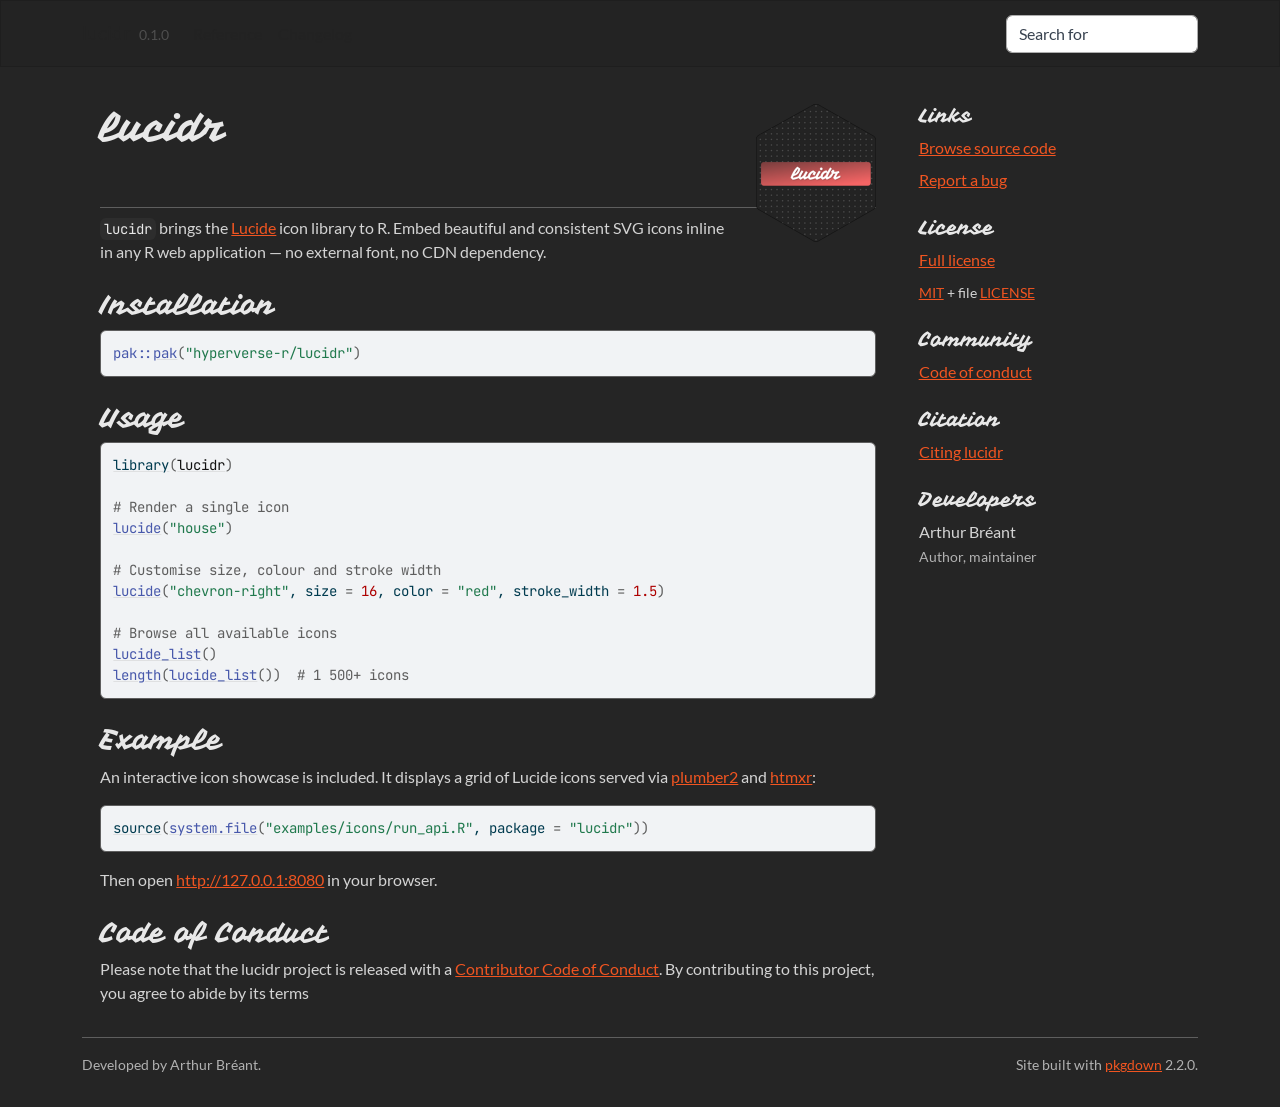
==== index.html @ e10d3c2a "Deploying to gh-pages from @ hyperverse-r/lucidr@a0849565ec38c1c489f0fab11efecaac413fd4c8 🚀" ====
<!DOCTYPE html>
<!-- Generated by pkgdown: do not edit by hand --><html lang="en">
<head>
<meta http-equiv="Content-Type" content="text/html; charset=UTF-8">
<meta charset="utf-8">
<meta http-equiv="X-UA-Compatible" content="IE=edge">
<meta name="viewport" content="width=device-width, initial-scale=1, shrink-to-fit=no">
<title>Lucide Icons for R • lucidr</title>
<script src="deps/jquery-3.6.0/jquery-3.6.0.min.js"></script><meta name="viewport" content="width=device-width, initial-scale=1, shrink-to-fit=no">
<link href="deps/bootstrap-5.3.1/bootstrap.min.css" rel="stylesheet">
<script src="deps/bootstrap-5.3.1/bootstrap.bundle.min.js"></script><link href="deps/Lato-0.4.10/font.css" rel="stylesheet">
<link href="deps/JetBrains_Mono-0.4.10/font.css" rel="stylesheet">
<link href="deps/Vampiro_One-0.4.10/font.css" rel="stylesheet">
<link href="deps/font-awesome-6.5.2/css/all.min.css" rel="stylesheet">
<link href="deps/font-awesome-6.5.2/css/v4-shims.min.css" rel="stylesheet">
<script src="deps/headroom-0.11.0/headroom.min.js"></script><script src="deps/headroom-0.11.0/jQuery.headroom.min.js"></script><script src="deps/bootstrap-toc-1.0.1/bootstrap-toc.min.js"></script><script src="deps/clipboard.js-2.0.11/clipboard.min.js"></script><script src="deps/search-1.0.0/autocomplete.jquery.min.js"></script><script src="deps/search-1.0.0/fuse.min.js"></script><script src="deps/search-1.0.0/mark.min.js"></script><!-- pkgdown --><script src="pkgdown.js"></script><link href="extra.css" rel="stylesheet">
<meta property="og:title" content="Lucide Icons for R">
<meta name="description" content="A lightweight wrapper for the Lucide icon library &lt;https://lucide.dev&gt;. Embed beautiful and consistent SVG icons inline in any R web application.">
<meta property="og:description" content="A lightweight wrapper for the Lucide icon library &lt;https://lucide.dev&gt;. Embed beautiful and consistent SVG icons inline in any R web application.">
<meta property="og:image" content="https://hyperverse-r.github.io/lucidr/logo.png">
</head>
<body>
    <a href="#main" class="visually-hidden-focusable">Skip to contents</a>


    <nav class="navbar navbar-expand-lg fixed-top bg-primary" data-bs-theme="dark" aria-label="Site navigation"><div class="container">

    <a class="navbar-brand me-2" href="index.html">lucidr</a>

    <small class="nav-text text-muted me-auto" data-bs-toggle="tooltip" data-bs-placement="bottom" title="Released version">0.1.0</small>


    <button class="navbar-toggler" type="button" data-bs-toggle="collapse" data-bs-target="#navbar" aria-controls="navbar" aria-expanded="false" aria-label="Toggle navigation">
      <span class="navbar-toggler-icon"></span>
    </button>

    <div id="navbar" class="collapse navbar-collapse ms-3">
      <ul class="navbar-nav me-auto">
<li class="nav-item"><a class="nav-link" href="reference/index.html">Reference</a></li>
<li class="nav-item"><a class="nav-link" href="news/index.html">Changelog</a></li>
      </ul>
<ul class="navbar-nav">
<li class="nav-item"><form class="form-inline" role="search">
 <input class="form-control" type="search" name="search-input" id="search-input" autocomplete="off" aria-label="Search site" placeholder="Search for" data-search-index="search.json">
</form></li>
      </ul>
</div>


  </div>
</nav><div class="container template-home">
<div class="row">
  <main id="main" class="col-md-9"><div class="section level1">
<div class="page-header">
<img src="logo.png" class="logo" alt=""><h1 id="lucidr-">lucidr 
<a class="anchor" aria-label="anchor" href="#lucidr-"></a>
</h1>
</div>
<!-- badges: start -->

<p><code>lucidr</code> brings the <a href="https://lucide.dev" class="external-link">Lucide</a> icon library to R. Embed beautiful and consistent SVG icons inline in any R web application — no external font, no CDN dependency.</p>
<div class="section level2">
<h2 id="installation">Installation<a class="anchor" aria-label="anchor" href="#installation"></a>
</h2>
<div class="sourceCode" id="cb1"><pre class="downlit sourceCode r">
<code class="sourceCode R"><span><span class="fu">pak</span><span class="fu">::</span><span class="fu"><a href="https://pak.r-lib.org/reference/pak.html" class="external-link">pak</a></span><span class="op">(</span><span class="st">"hyperverse-r/lucidr"</span><span class="op">)</span></span></code></pre></div>
</div>
<div class="section level2">
<h2 id="usage">Usage<a class="anchor" aria-label="anchor" href="#usage"></a>
</h2>
<div class="sourceCode" id="cb2"><pre class="downlit sourceCode r">
<code class="sourceCode R"><span><span class="kw"><a href="https://rdrr.io/r/base/library.html" class="external-link">library</a></span><span class="op">(</span><span class="va"><a href="https://hyperverse.world/" class="external-link">lucidr</a></span><span class="op">)</span></span>
<span></span>
<span><span class="co"># Render a single icon</span></span>
<span><span class="fu"><a href="reference/lucide.html">lucide</a></span><span class="op">(</span><span class="st">"house"</span><span class="op">)</span></span>
<span></span>
<span><span class="co"># Customise size, colour and stroke width</span></span>
<span><span class="fu"><a href="reference/lucide.html">lucide</a></span><span class="op">(</span><span class="st">"chevron-right"</span>, size <span class="op">=</span> <span class="fl">16</span>, color <span class="op">=</span> <span class="st">"red"</span>, stroke_width <span class="op">=</span> <span class="fl">1.5</span><span class="op">)</span></span>
<span></span>
<span><span class="co"># Browse all available icons</span></span>
<span><span class="fu"><a href="reference/lucide_list.html">lucide_list</a></span><span class="op">(</span><span class="op">)</span></span>
<span><span class="fu"><a href="https://rdrr.io/r/base/length.html" class="external-link">length</a></span><span class="op">(</span><span class="fu"><a href="reference/lucide_list.html">lucide_list</a></span><span class="op">(</span><span class="op">)</span><span class="op">)</span>  <span class="co"># 1 500+ icons</span></span></code></pre></div>
</div>
<div class="section level2">
<h2 id="example">Example<a class="anchor" aria-label="anchor" href="#example"></a>
</h2>
<p>An interactive icon showcase is included. It displays a grid of Lucide icons served via <a href="https://github.com/posit-dev/plumber2/" class="external-link">plumber2</a> and <a href="https://github.com/hyperverse-r/htmxr" class="external-link">htmxr</a>:</p>
<div class="sourceCode" id="cb3"><pre class="downlit sourceCode r">
<code class="sourceCode R"><span><span class="kw"><a href="https://rdrr.io/r/base/source.html" class="external-link">source</a></span><span class="op">(</span><span class="fu"><a href="https://rdrr.io/r/base/system.file.html" class="external-link">system.file</a></span><span class="op">(</span><span class="st">"examples/icons/run_api.R"</span>, package <span class="op">=</span> <span class="st">"lucidr"</span><span class="op">)</span><span class="op">)</span></span></code></pre></div>
<p>Then open <a href="http://127.0.0.1:8080" class="external-link uri">http://127.0.0.1:8080</a> in your browser.</p>
</div>
<div class="section level2">
<h2 id="code-of-conduct">Code of Conduct<a class="anchor" aria-label="anchor" href="#code-of-conduct"></a>
</h2>
<p>Please note that the lucidr project is released with a <a href="https://contributor-covenant.org/version/2/1/CODE_OF_CONDUCT.html" class="external-link">Contributor Code of Conduct</a>. By contributing to this project, you agree to abide by its terms</p>
</div>
</div>
  </main><aside class="col-md-3"><div class="links">
<h2 data-toc-skip>Links</h2>
<ul class="list-unstyled">
<li><a href="https://github.com/hyperverse-r/lucidr/" class="external-link">Browse source code</a></li>
<li><a href="https://github.com/hyperverse-r/lucidr/issues" class="external-link">Report a bug</a></li>
</ul>
</div>

<div class="license">
<h2 data-toc-skip>License</h2>
<ul class="list-unstyled">
<li><a href="LICENSE.html">Full license</a></li>
<li><small><a href="https://opensource.org/licenses/mit-license.php" class="external-link">MIT</a> + file <a href="LICENSE-text.html">LICENSE</a></small></li>
</ul>
</div>

<div class="community">
<h2 data-toc-skip>Community</h2>
<ul class="list-unstyled">
<li><a href="CODE_OF_CONDUCT.html">Code of conduct</a></li>
</ul>
</div>

<div class="citation">
<h2 data-toc-skip>Citation</h2>
<ul class="list-unstyled">
<li><a href="authors.html#citation">Citing lucidr</a></li>
</ul>
</div>

<div class="developers">
<h2 data-toc-skip>Developers</h2>
<ul class="list-unstyled">
<li>Arthur Bréant <br><small class="roles"> Author, maintainer </small>   </li>
</ul>
</div>



  </aside>
</div>


    <footer><div class="pkgdown-footer-left">
  <p>Developed by Arthur Bréant.</p>
</div>

<div class="pkgdown-footer-right">
  <p>Site built with <a href="https://pkgdown.r-lib.org/" class="external-link">pkgdown</a> 2.2.0.</p>
</div>

    </footer>
</div>





  </body>
</html>
---- deps/Lato-0.4.10/font.css ----
/* latin-ext */
@font-face {
  font-family: 'Lato';
  font-style: normal;
  font-weight: 400;
  font-display: swap;
  src: url(S6uyw4BMUTPHjxAwXjeu.woff2) format('woff2');
  unicode-range: U+0100-02BA, U+02BD-02C5, U+02C7-02CC, U+02CE-02D7, U+02DD-02FF, U+0304, U+0308, U+0329, U+1D00-1DBF, U+1E00-1E9F, U+1EF2-1EFF, U+2020, U+20A0-20AB, U+20AD-20C0, U+2113, U+2C60-2C7F, U+A720-A7FF;
}
/* latin */
@font-face {
  font-family: 'Lato';
  font-style: normal;
  font-weight: 400;
  font-display: swap;
  src: url(S6uyw4BMUTPHjx4wXg.woff2) format('woff2');
  unicode-range: U+0000-00FF, U+0131, U+0152-0153, U+02BB-02BC, U+02C6, U+02DA, U+02DC, U+0304, U+0308, U+0329, U+2000-206F, U+20AC, U+2122, U+2191, U+2193, U+2212, U+2215, U+FEFF, U+FFFD;
}
---- deps/JetBrains_Mono-0.4.10/font.css ----
/* cyrillic-ext */
@font-face {
  font-family: 'JetBrains Mono';
  font-style: normal;
  font-weight: 400;
  font-display: swap;
  src: url(tDbY2o-flEEny0FZhsfKu5WU4zr3E_BX0PnT8RD8yKxTN1OVgaY.woff2) format('woff2');
  unicode-range: U+0460-052F, U+1C80-1C8A, U+20B4, U+2DE0-2DFF, U+A640-A69F, U+FE2E-FE2F;
}
/* cyrillic */
@font-face {
  font-family: 'JetBrains Mono';
  font-style: normal;
  font-weight: 400;
  font-display: swap;
  src: url(tDbY2o-flEEny0FZhsfKu5WU4zr3E_BX0PnT8RD8yKxTPlOVgaY.woff2) format('woff2');
  unicode-range: U+0301, U+0400-045F, U+0490-0491, U+04B0-04B1, U+2116;
}
/* greek */
@font-face {
  font-family: 'JetBrains Mono';
  font-style: normal;
  font-weight: 400;
  font-display: swap;
  src: url(tDbY2o-flEEny0FZhsfKu5WU4zr3E_BX0PnT8RD8yKxTOVOVgaY.woff2) format('woff2');
  unicode-range: U+0370-0377, U+037A-037F, U+0384-038A, U+038C, U+038E-03A1, U+03A3-03FF;
}
/* vietnamese */
@font-face {
  font-family: 'JetBrains Mono';
  font-style: normal;
  font-weight: 400;
  font-display: swap;
  src: url(tDbY2o-flEEny0FZhsfKu5WU4zr3E_BX0PnT8RD8yKxTNVOVgaY.woff2) format('woff2');
  unicode-range: U+0102-0103, U+0110-0111, U+0128-0129, U+0168-0169, U+01A0-01A1, U+01AF-01B0, U+0300-0301, U+0303-0304, U+0308-0309, U+0323, U+0329, U+1EA0-1EF9, U+20AB;
}
/* latin-ext */
@font-face {
  font-family: 'JetBrains Mono';
  font-style: normal;
  font-weight: 400;
  font-display: swap;
  src: url(tDbY2o-flEEny0FZhsfKu5WU4zr3E_BX0PnT8RD8yKxTNFOVgaY.woff2) format('woff2');
  unicode-range: U+0100-02BA, U+02BD-02C5, U+02C7-02CC, U+02CE-02D7, U+02DD-02FF, U+0304, U+0308, U+0329, U+1D00-1DBF, U+1E00-1E9F, U+1EF2-1EFF, U+2020, U+20A0-20AB, U+20AD-20C0, U+2113, U+2C60-2C7F, U+A720-A7FF;
}
/* latin */
@font-face {
  font-family: 'JetBrains Mono';
  font-style: normal;
  font-weight: 400;
  font-display: swap;
  src: url(tDbY2o-flEEny0FZhsfKu5WU4zr3E_BX0PnT8RD8yKxTOlOV.woff2) format('woff2');
  unicode-range: U+0000-00FF, U+0131, U+0152-0153, U+02BB-02BC, U+02C6, U+02DA, U+02DC, U+0304, U+0308, U+0329, U+2000-206F, U+20AC, U+2122, U+2191, U+2193, U+2212, U+2215, U+FEFF, U+FFFD;
}
---- deps/Vampiro_One-0.4.10/font.css ----
/* latin-ext */
@font-face {
  font-family: 'Vampiro One';
  font-style: normal;
  font-weight: 400;
  font-display: swap;
  src: url(gokqH6DoDl5yXvJytFsdLnquuPl4og.woff2) format('woff2');
  unicode-range: U+0100-02BA, U+02BD-02C5, U+02C7-02CC, U+02CE-02D7, U+02DD-02FF, U+0304, U+0308, U+0329, U+1D00-1DBF, U+1E00-1E9F, U+1EF2-1EFF, U+2020, U+20A0-20AB, U+20AD-20C0, U+2113, U+2C60-2C7F, U+A720-A7FF;
}
/* latin */
@font-face {
  font-family: 'Vampiro One';
  font-style: normal;
  font-weight: 400;
  font-display: swap;
  src: url(gokqH6DoDl5yXvJytFsdLnqguPk.woff2) format('woff2');
  unicode-range: U+0000-00FF, U+0131, U+0152-0153, U+02BB-02BC, U+02C6, U+02DA, U+02DC, U+0304, U+0308, U+0329, U+2000-206F, U+20AC, U+2122, U+2191, U+2193, U+2212, U+2215, U+FEFF, U+FFFD;
}
---- deps/font-awesome-6.5.2/css/v4-shims.min.css ----
/*!
 * Font Awesome Free 6.5.2 by @fontawesome - https://fontawesome.com
 * License - https://fontawesome.com/license/free (Icons: CC BY 4.0, Fonts: SIL OFL 1.1, Code: MIT License)
 * Copyright 2024 Fonticons, Inc.
 */
.fa.fa-glass:before{content:"\f000"}.fa.fa-envelope-o{font-family:"Font Awesome 6 Free";font-weight:400}.fa.fa-envelope-o:before{content:"\f0e0"}.fa.fa-star-o{font-family:"Font Awesome 6 Free";font-weight:400}.fa.fa-star-o:before{content:"\f005"}.fa.fa-close:before,.fa.fa-remove:before{content:"\f00d"}.fa.fa-gear:before{content:"\f013"}.fa.fa-trash-o{font-family:"Font Awesome 6 Free";font-weight:400}.fa.fa-trash-o:before{content:"\f2ed"}.fa.fa-home:before{content:"\f015"}.fa.fa-file-o{font-family:"Font Awesome 6 Free";font-weight:400}.fa.fa-file-o:before{content:"\f15b"}.fa.fa-clock-o{font-family:"Font Awesome 6 Free";font-weight:400}.fa.fa-clock-o:before{content:"\f017"}.fa.fa-arrow-circle-o-down{font-family:"Font Awesome 6 Free";font-weight:400}.fa.fa-arrow-circle-o-down:before{content:"\f358"}.fa.fa-arrow-circle-o-up{font-family:"Font Awesome 6 Free";font-weight:400}.fa.fa-arrow-circle-o-up:before{content:"\f35b"}.fa.fa-play-circle-o{font-family:"Font Awesome 6 Free";font-weight:400}.fa.fa-play-circle-o:before{content:"\f144"}.fa.fa-repeat:before,.fa.fa-rotate-right:before{content:"\f01e"}.fa.fa-refresh:before{content:"\f021"}.fa.fa-list-alt{font-family:"Font Awesome 6 Free";font-weight:400}.fa.fa-list-alt:before{content:"\f022"}.fa.fa-dedent:before{content:"\f03b"}.fa.fa-video-camera:before{content:"\f03d"}.fa.fa-picture-o{font-family:"Font Awesome 6 Free";font-weight:400}.fa.fa-picture-o:before{content:"\f03e"}.fa.fa-photo{font-family:"Font Awesome 6 Free";font-weight:400}.fa.fa-photo:before{content:"\f03e"}.fa.fa-image{font-family:"Font Awesome 6 Free";font-weight:400}.fa.fa-image:before{content:"\f03e"}.fa.fa-map-marker:before{content:"\f3c5"}.fa.fa-pencil-square-o{font-family:"Font Awesome 6 Free";font-weight:400}.fa.fa-pencil-square-o:before{content:"\f044"}.fa.fa-edit{font-family:"Font Awesome 6 Free";font-weight:400}.fa.fa-edit:before{content:"\f044"}.fa.fa-share-square-o:before{content:"\f14d"}.fa.fa-check-square-o{font-family:"Font Awesome 6 Free";font-weight:400}.fa.fa-check-square-o:before{content:"\f14a"}.fa.fa-arrows:before{content:"\f0b2"}.fa.fa-times-circle-o{font-family:"Font Awesome 6 Free";font-weight:400}.fa.fa-times-circle-o:before{content:"\f057"}.fa.fa-check-circle-o{font-family:"Font Awesome 6 Free";font-weight:400}.fa.fa-check-circle-o:before{content:"\f058"}.fa.fa-mail-forward:before{content:"\f064"}.fa.fa-expand:before{content:"\f424"}.fa.fa-compress:before{content:"\f422"}.fa.fa-eye,.fa.fa-eye-slash{font-family:"Font Awesome 6 Free";font-weight:400}.fa.fa-warning:before{content:"\f071"}.fa.fa-calendar:before{content:"\f073"}.fa.fa-arrows-v:before{content:"\f338"}.fa.fa-arrows-h:before{content:"\f337"}.fa.fa-bar-chart-o:before,.fa.fa-bar-chart:before{content:"\e0e3"}.fa.fa-twitter-square{font-family:"Font Awesome 6 Brands";font-weight:400}.fa.fa-twitter-square:before{content:"\f081"}.fa.fa-facebook-square{font-family:"Font Awesome 6 Brands";font-weight:400}.fa.fa-facebook-square:before{content:"\f082"}.fa.fa-gears:before{content:"\f085"}.fa.fa-thumbs-o-up{font-family:"Font Awesome 6 Free";font-weight:400}.fa.fa-thumbs-o-up:before{content:"\f164"}.fa.fa-thumbs-o-down{font-family:"Font Awesome 6 Free";font-weight:400}.fa.fa-thumbs-o-down:before{content:"\f165"}.fa.fa-heart-o{font-family:"Font Awesome 6 Free";font-weight:400}.fa.fa-heart-o:before{content:"\f004"}.fa.fa-sign-out:before{content:"\f2f5"}.fa.fa-linkedin-square{font-family:"Font Awesome 6 Brands";font-weight:400}.fa.fa-linkedin-square:before{content:"\f08c"}.fa.fa-thumb-tack:before{content:"\f08d"}.fa.fa-external-link:before{content:"\f35d"}.fa.fa-sign-in:before{content:"\f2f6"}.fa.fa-github-square{font-family:"Font Awesome 6 Brands";font-weight:400}.fa.fa-github-square:before{content:"\f092"}.fa.fa-lemon-o{font-family:"Font Awesome 6 Free";font-weight:400}.fa.fa-lemon-o:before{content:"\f094"}.fa.fa-square-o{font-family:"Font Awesome 6 Free";font-weight:400}.fa.fa-square-o:before{content:"\f0c8"}.fa.fa-bookmark-o{font-family:"Font Awesome 6 Free";font-weight:400}.fa.fa-bookmark-o:before{content:"\f02e"}.fa.fa-facebook,.fa.fa-twitter{font-family:"Font Awesome 6 Brands";font-weight:400}.fa.fa-facebook:before{content:"\f39e"}.fa.fa-facebook-f{font-family:"Font Awesome 6 Brands";font-weight:400}.fa.fa-facebook-f:before{content:"\f39e"}.fa.fa-github{font-family:"Font Awesome 6 Brands";font-weight:400}.fa.fa-credit-card{font-family:"Font Awesome 6 Free";font-weight:400}.fa.fa-feed:before{content:"\f09e"}.fa.fa-hdd-o{font-family:"Font Awesome 6 Free";font-weight:400}.fa.fa-hdd-o:before{content:"\f0a0"}.fa.fa-hand-o-right{font-family:"Font Awesome 6 Free";font-weight:400}.fa.fa-hand-o-right:before{content:"\f0a4"}.fa.fa-hand-o-left{font-family:"Font Awesome 6 Free";font-weight:400}.fa.fa-hand-o-left:before{content:"\f0a5"}.fa.fa-hand-o-up{font-family:"Font Awesome 6 Free";font-weight:400}.fa.fa-hand-o-up:before{content:"\f0a6"}.fa.fa-hand-o-down{font-family:"Font Awesome 6 Free";font-weight:400}.fa.fa-hand-o-down:before{content:"\f0a7"}.fa.fa-globe:before{content:"\f57d"}.fa.fa-tasks:before{content:"\f828"}.fa.fa-arrows-alt:before{content:"\f31e"}.fa.fa-group:before{content:"\f0c0"}.fa.fa-chain:before{content:"\f0c1"}.fa.fa-cut:before{content:"\f0c4"}.fa.fa-files-o{font-family:"Font Awesome 6 Free";font-weight:400}.fa.fa-files-o:before{content:"\f0c5"}.fa.fa-floppy-o{font-family:"Font Awesome 6 Free";font-weight:400}.fa.fa-floppy-o:before{content:"\f0c7"}.fa.fa-save{font-family:"Font Awesome 6 Free";font-weight:400}.fa.fa-save:before{content:"\f0c7"}.fa.fa-navicon:before,.fa.fa-reorder:before{content:"\f0c9"}.fa.fa-magic:before{content:"\e2ca"}.fa.fa-pinterest,.fa.fa-pinterest-square{font-family:"Font Awesome 6 Brands";font-weight:400}.fa.fa-pinterest-square:before{content:"\f0d3"}.fa.fa-google-plus-square{font-family:"Font Awesome 6 Brands";font-weight:400}.fa.fa-google-plus-square:before{content:"\f0d4"}.fa.fa-google-plus{font-family:"Font Awesome 6 Brands";font-weight:400}.fa.fa-google-plus:before{content:"\f0d5"}.fa.fa-money:before{content:"\f3d1"}.fa.fa-unsorted:before{content:"\f0dc"}.fa.fa-sort-desc:before{content:"\f0dd"}.fa.fa-sort-asc:before{content:"\f0de"}.fa.fa-linkedin{font-family:"Font Awesome 6 Brands";font-weight:400}.fa.fa-linkedin:before{content:"\f0e1"}.fa.fa-rotate-left:before{content:"\f0e2"}.fa.fa-legal:before{content:"\f0e3"}.fa.fa-dashboard:before,.fa.fa-tachometer:before{content:"\f625"}.fa.fa-comment-o{font-family:"Font Awesome 6 Free";font-weight:400}.fa.fa-comment-o:before{content:"\f075"}.fa.fa-comments-o{font-family:"Font Awesome 6 Free";font-weight:400}.fa.fa-comments-o:before{content:"\f086"}.fa.fa-flash:before{content:"\f0e7"}.fa.fa-clipboard:before{content:"\f0ea"}.fa.fa-lightbulb-o{font-family:"Font Awesome 6 Free";font-weight:400}.fa.fa-lightbulb-o:before{content:"\f0eb"}.fa.fa-exchange:before{content:"\f362"}.fa.fa-cloud-download:before{content:"\f0ed"}.fa.fa-cloud-upload:before{content:"\f0ee"}.fa.fa-bell-o{font-family:"Font Awesome 6 Free";font-weight:400}.fa.fa-bell-o:before{content:"\f0f3"}.fa.fa-cutlery:before{content:"\f2e7"}.fa.fa-file-text-o{font-family:"Font Awesome 6 Free";font-weight:400}.fa.fa-file-text-o:before{content:"\f15c"}.fa.fa-building-o{font-family:"Font Awesome 6 Free";font-weight:400}.fa.fa-building-o:before{content:"\f1ad"}.fa.fa-hospital-o{font-family:"Font Awesome 6 Free";font-weight:400}.fa.fa-hospital-o:before{content:"\f0f8"}.fa.fa-tablet:before{content:"\f3fa"}.fa.fa-mobile-phone:before,.fa.fa-mobile:before{content:"\f3cd"}.fa.fa-circle-o{font-family:"Font Awesome 6 Free";font-weight:400}.fa.fa-circle-o:before{content:"\f111"}.fa.fa-mail-reply:before{content:"\f3e5"}.fa.fa-github-alt{font-family:"Font Awesome 6 Brands";font-weight:400}.fa.fa-folder-o{font-family:"Font Awesome 6 Free";font-weight:400}.fa.fa-folder-o:before{content:"\f07b"}.fa.fa-folder-open-o{font-family:"Font Awesome 6 Free";font-weight:400}.fa.fa-folder-open-o:before{content:"\f07c"}.fa.fa-smile-o{font-family:"Font Awesome 6 Free";font-weight:400}.fa.fa-smile-o:before{content:"\f118"}.fa.fa-frown-o{font-family:"Font Awesome 6 Free";font-weight:400}.fa.fa-frown-o:before{content:"\f119"}.fa.fa-meh-o{font-family:"Font Awesome 6 Free";font-weight:400}.fa.fa-meh-o:before{content:"\f11a"}.fa.fa-keyboard-o{font-family:"Font Awesome 6 Free";font-weight:400}.fa.fa-keyboard-o:before{content:"\f11c"}.fa.fa-flag-o{font-family:"Font Awesome 6 Free";font-weight:400}.fa.fa-flag-o:before{content:"\f024"}.fa.fa-mail-reply-all:before{content:"\f122"}.fa.fa-star-half-o{font-family:"Font Awesome 6 Free";font-weight:400}.fa.fa-star-half-o:before{content:"\f5c0"}.fa.fa-star-half-empty{font-family:"Font Awesome 6 Free";font-weight:400}.fa.fa-star-half-empty:before{content:"\f5c0"}.fa.fa-star-half-full{font-family:"Font Awesome 6 Free";font-weight:400}.fa.fa-star-half-full:before{content:"\f5c0"}.fa.fa-code-fork:before{content:"\f126"}.fa.fa-chain-broken:before,.fa.fa-unlink:before{content:"\f127"}.fa.fa-calendar-o{font-family:"Font Awesome 6 Free";font-weight:400}.fa.fa-calendar-o:before{content:"\f133"}.fa.fa-css3,.fa.fa-html5,.fa.fa-maxcdn{font-family:"Font Awesome 6 Brands";font-weight:400}.fa.fa-unlock-alt:before{content:"\f09c"}.fa.fa-minus-square-o{font-family:"Font Awesome 6 Free";font-weight:400}.fa.fa-minus-square-o:before{content:"\f146"}.fa.fa-level-up:before{content:"\f3bf"}.fa.fa-level-down:before{content:"\f3be"}.fa.fa-pencil-square:before{content:"\f14b"}.fa.fa-external-link-square:before{content:"\f360"}.fa.fa-compass{font-family:"Font Awesome 6 Free";font-weight:400}.fa.fa-caret-square-o-down{font-family:"Font Awesome 6 Free";font-weight:400}.fa.fa-caret-square-o-down:before{content:"\f150"}.fa.fa-toggle-down{font-family:"Font Awesome 6 Free";font-weight:400}.fa.fa-toggle-down:before{content:"\f150"}.fa.fa-caret-square-o-up{font-family:"Font Awesome 6 Free";font-weight:400}.fa.fa-caret-square-o-up:before{content:"\f151"}.fa.fa-toggle-up{font-family:"Font Awesome 6 Free";font-weight:400}.fa.fa-toggle-up:before{content:"\f151"}.fa.fa-caret-square-o-right{font-family:"Font Awesome 6 Free";font-weight:400}.fa.fa-caret-square-o-right:before{content:"\f152"}.fa.fa-toggle-right{font-family:"Font Awesome 6 Free";font-weight:400}.fa.fa-toggle-right:before{content:"\f152"}.fa.fa-eur:before,.fa.fa-euro:before{content:"\f153"}.fa.fa-gbp:before{content:"\f154"}.fa.fa-dollar:before,.fa.fa-usd:before{content:"\24"}.fa.fa-inr:before,.fa.fa-rupee:before{content:"\e1bc"}.fa.fa-cny:before,.fa.fa-jpy:before,.fa.fa-rmb:before,.fa.fa-yen:before{content:"\f157"}.fa.fa-rouble:before,.fa.fa-rub:before,.fa.fa-ruble:before{content:"\f158"}.fa.fa-krw:before,.fa.fa-won:before{content:"\f159"}.fa.fa-bitcoin,.fa.fa-btc{font-family:"Font Awesome 6 Brands";font-weight:400}.fa.fa-bitcoin:before{content:"\f15a"}.fa.fa-file-text:before{content:"\f15c"}.fa.fa-sort-alpha-asc:before{content:"\f15d"}.fa.fa-sort-alpha-desc:before{content:"\f881"}.fa.fa-sort-amount-asc:before{content:"\f884"}.fa.fa-sort-amount-desc:before{content:"\f160"}.fa.fa-sort-numeric-asc:before{content:"\f162"}.fa.fa-sort-numeric-desc:before{content:"\f886"}.fa.fa-youtube-square{font-family:"Font Awesome 6 Brands";font-weight:400}.fa.fa-youtube-square:before{content:"\f431"}.fa.fa-xing,.fa.fa-xing-square,.fa.fa-youtube{font-family:"Font Awesome 6 Brands";font-weight:400}.fa.fa-xing-square:before{content:"\f169"}.fa.fa-youtube-play{font-family:"Font Awesome 6 Brands";font-weight:400}.fa.fa-youtube-play:before{content:"\f167"}.fa.fa-adn,.fa.fa-bitbucket,.fa.fa-bitbucket-square,.fa.fa-dropbox,.fa.fa-flickr,.fa.fa-instagram,.fa.fa-stack-overflow{font-family:"Font Awesome 6 Brands";font-weight:400}.fa.fa-bitbucket-square:before{content:"\f171"}.fa.fa-tumblr,.fa.fa-tumblr-square{font-family:"Font Awesome 6 Brands";font-weight:400}.fa.fa-tumblr-square:before{content:"\f174"}.fa.fa-long-arrow-down:before{content:"\f309"}.fa.fa-long-arrow-up:before{content:"\f30c"}.fa.fa-long-arrow-left:before{content:"\f30a"}.fa.fa-long-arrow-right:before{content:"\f30b"}.fa.fa-android,.fa.fa-apple,.fa.fa-dribbble,.fa.fa-foursquare,.fa.fa-gittip,.fa.fa-gratipay,.fa.fa-linux,.fa.fa-skype,.fa.fa-trello,.fa.fa-windows{font-family:"Font Awesome 6 Brands";font-weight:400}.fa.fa-gittip:before{content:"\f184"}.fa.fa-sun-o{font-family:"Font Awesome 6 Free";font-weight:400}.fa.fa-sun-o:before{content:"\f185"}.fa.fa-moon-o{font-family:"Font Awesome 6 Free";font-weight:400}.fa.fa-moon-o:before{content:"\f186"}.fa.fa-pagelines,.fa.fa-renren,.fa.fa-stack-exchange,.fa.fa-vk,.fa.fa-weibo{font-family:"Font Awesome 6 Brands";font-weight:400}.fa.fa-arrow-circle-o-right{font-family:"Font Awesome 6 Free";font-weight:400}.fa.fa-arrow-circle-o-right:before{content:"\f35a"}.fa.fa-arrow-circle-o-left{font-family:"Font Awesome 6 Free";font-weight:400}.fa.fa-arrow-circle-o-left:before{content:"\f359"}.fa.fa-caret-square-o-left{font-family:"Font Awesome 6 Free";font-weight:400}.fa.fa-caret-square-o-left:before{content:"\f191"}.fa.fa-toggle-left{font-family:"Font Awesome 6 Free";font-weight:400}.fa.fa-toggle-left:before{content:"\f191"}.fa.fa-dot-circle-o{font-family:"Font Awesome 6 Free";font-weight:400}.fa.fa-dot-circle-o:before{content:"\f192"}.fa.fa-vimeo-square{font-family:"Font Awesome 6 Brands";font-weight:400}.fa.fa-vimeo-square:before{content:"\f194"}.fa.fa-try:before,.fa.fa-turkish-lira:before{content:"\e2bb"}.fa.fa-plus-square-o{font-family:"Font Awesome 6 Free";font-weight:400}.fa.fa-plus-square-o:before{content:"\f0fe"}.fa.fa-openid,.fa.fa-slack,.fa.fa-wordpress{font-family:"Font Awesome 6 Brands";font-weight:400}.fa.fa-bank:before,.fa.fa-institution:before{content:"\f19c"}.fa.fa-mortar-board:before{content:"\f19d"}.fa.fa-google,.fa.fa-reddit,.fa.fa-reddit-square,.fa.fa-yahoo{font-family:"Font Awesome 6 Brands";font-weight:400}.fa.fa-reddit-square:before{content:"\f1a2"}.fa.fa-behance,.fa.fa-behance-square,.fa.fa-delicious,.fa.fa-digg,.fa.fa-drupal,.fa.fa-joomla,.fa.fa-pied-piper-alt,.fa.fa-pied-piper-pp,.fa.fa-stumbleupon,.fa.fa-stumbleupon-circle{font-family:"Font Awesome 6 Brands";font-weight:400}.fa.fa-behance-square:before{content:"\f1b5"}.fa.fa-steam,.fa.fa-steam-square{font-family:"Font Awesome 6 Brands";font-weight:400}.fa.fa-steam-square:before{content:"\f1b7"}.fa.fa-automobile:before{content:"\f1b9"}.fa.fa-cab:before{content:"\f1ba"}.fa.fa-deviantart,.fa.fa-soundcloud,.fa.fa-spotify{font-family:"Font Awesome 6 Brands";font-weight:400}.fa.fa-file-pdf-o{font-family:"Font Awesome 6 Free";font-weight:400}.fa.fa-file-pdf-o:before{content:"\f1c1"}.fa.fa-file-word-o{font-family:"Font Awesome 6 Free";font-weight:400}.fa.fa-file-word-o:before{content:"\f1c2"}.fa.fa-file-excel-o{font-family:"Font Awesome 6 Free";font-weight:400}.fa.fa-file-excel-o:before{content:"\f1c3"}.fa.fa-file-powerpoint-o{font-family:"Font Awesome 6 Free";font-weight:400}.fa.fa-file-powerpoint-o:before{content:"\f1c4"}.fa.fa-file-image-o{font-family:"Font Awesome 6 Free";font-weight:400}.fa.fa-file-image-o:before{content:"\f1c5"}.fa.fa-file-photo-o{font-family:"Font Awesome 6 Free";font-weight:400}.fa.fa-file-photo-o:before{content:"\f1c5"}.fa.fa-file-picture-o{font-family:"Font Awesome 6 Free";font-weight:400}.fa.fa-file-picture-o:before{content:"\f1c5"}.fa.fa-file-archive-o{font-family:"Font Awesome 6 Free";font-weight:400}.fa.fa-file-archive-o:before{content:"\f1c6"}.fa.fa-file-zip-o{font-family:"Font Awesome 6 Free";font-weight:400}.fa.fa-file-zip-o:before{content:"\f1c6"}.fa.fa-file-audio-o{font-family:"Font Awesome 6 Free";font-weight:400}.fa.fa-file-audio-o:before{content:"\f1c7"}.fa.fa-file-sound-o{font-family:"Font Awesome 6 Free";font-weight:400}.fa.fa-file-sound-o:before{content:"\f1c7"}.fa.fa-file-video-o{font-family:"Font Awesome 6 Free";font-weight:400}.fa.fa-file-video-o:before{content:"\f1c8"}.fa.fa-file-movie-o{font-family:"Font Awesome 6 Free";font-weight:400}.fa.fa-file-movie-o:before{content:"\f1c8"}.fa.fa-file-code-o{font-family:"Font Awesome 6 Free";font-weight:400}.fa.fa-file-code-o:before{content:"\f1c9"}.fa.fa-codepen,.fa.fa-jsfiddle,.fa.fa-vine{font-family:"Font Awesome 6 Brands";font-weight:400}.fa.fa-life-bouy:before,.fa.fa-life-buoy:before,.fa.fa-life-saver:before,.fa.fa-support:before{content:"\f1cd"}.fa.fa-circle-o-notch:before{content:"\f1ce"}.fa.fa-ra,.fa.fa-rebel{font-family:"Font Awesome 6 Brands";font-weight:400}.fa.fa-ra:before{content:"\f1d0"}.fa.fa-resistance{font-family:"Font Awesome 6 Brands";font-weight:400}.fa.fa-resistance:before{content:"\f1d0"}.fa.fa-empire,.fa.fa-ge{font-family:"Font Awesome 6 Brands";font-weight:400}.fa.fa-ge:before{content:"\f1d1"}.fa.fa-git-square{font-family:"Font Awesome 6 Brands";font-weight:400}.fa.fa-git-square:before{content:"\f1d2"}.fa.fa-git,.fa.fa-hacker-news,.fa.fa-y-combinator-square{font-family:"Font Awesome 6 Brands";font-weight:400}.fa.fa-y-combinator-square:before{content:"\f1d4"}.fa.fa-yc-square{font-family:"Font Awesome 6 Brands";font-weight:400}.fa.fa-yc-square:before{content:"\f1d4"}.fa.fa-qq,.fa.fa-tencent-weibo,.fa.fa-wechat,.fa.fa-weixin{font-family:"Font Awesome 6 Brands";font-weight:400}.fa.fa-wechat:before{content:"\f1d7"}.fa.fa-send:before{content:"\f1d8"}.fa.fa-paper-plane-o{font-family:"Font Awesome 6 Free";font-weight:400}.fa.fa-paper-plane-o:before{content:"\f1d8"}.fa.fa-send-o{font-family:"Font Awesome 6 Free";font-weight:400}.fa.fa-send-o:before{content:"\f1d8"}.fa.fa-circle-thin{font-family:"Font Awesome 6 Free";font-weight:400}.fa.fa-circle-thin:before{content:"\f111"}.fa.fa-header:before{content:"\f1dc"}.fa.fa-futbol-o{font-family:"Font Awesome 6 Free";font-weight:400}.fa.fa-futbol-o:before{content:"\f1e3"}.fa.fa-soccer-ball-o{font-family:"Font Awesome 6 Free";font-weight:400}.fa.fa-soccer-ball-o:before{content:"\f1e3"}.fa.fa-slideshare,.fa.fa-twitch,.fa.fa-yelp{font-family:"Font Awesome 6 Brands";font-weight:400}.fa.fa-newspaper-o{font-family:"Font Awesome 6 Free";font-weight:400}.fa.fa-newspaper-o:before{content:"\f1ea"}.fa.fa-cc-amex,.fa.fa-cc-discover,.fa.fa-cc-mastercard,.fa.fa-cc-paypal,.fa.fa-cc-stripe,.fa.fa-cc-visa,.fa.fa-google-wallet,.fa.fa-paypal{font-family:"Font Awesome 6 Brands";font-weight:400}.fa.fa-bell-slash-o{font-family:"Font Awesome 6 Free";font-weight:400}.fa.fa-bell-slash-o:before{content:"\f1f6"}.fa.fa-trash:before{content:"\f2ed"}.fa.fa-copyright{font-family:"Font Awesome 6 Free";font-weight:400}.fa.fa-eyedropper:before{content:"\f1fb"}.fa.fa-area-chart:before{content:"\f1fe"}.fa.fa-pie-chart:before{content:"\f200"}.fa.fa-line-chart:before{content:"\f201"}.fa.fa-lastfm,.fa.fa-lastfm-square{font-family:"Font Awesome 6 Brands";font-weight:400}.fa.fa-lastfm-square:before{content:"\f203"}.fa.fa-angellist,.fa.fa-ioxhost{font-family:"Font Awesome 6 Brands";font-weight:400}.fa.fa-cc{font-family:"Font Awesome 6 Free";font-weight:400}.fa.fa-cc:before{content:"\f20a"}.fa.fa-ils:before,.fa.fa-shekel:before,.fa.fa-sheqel:before{content:"\f20b"}.fa.fa-buysellads,.fa.fa-connectdevelop,.fa.fa-dashcube,.fa.fa-forumbee,.fa.fa-leanpub,.fa.fa-sellsy,.fa.fa-shirtsinbulk,.fa.fa-simplybuilt,.fa.fa-skyatlas{font-family:"Font Awesome 6 Brands";font-weight:400}.fa.fa-diamond{font-family:"Font Awesome 6 Free";font-weight:400}.fa.fa-diamond:before{content:"\f3a5"}.fa.fa-intersex:before,.fa.fa-transgender:before{content:"\f224"}.fa.fa-transgender-alt:before{content:"\f225"}.fa.fa-facebook-official{font-family:"Font Awesome 6 Brands";font-weight:400}.fa.fa-facebook-official:before{content:"\f09a"}.fa.fa-pinterest-p,.fa.fa-whatsapp{font-family:"Font Awesome 6 Brands";font-weight:400}.fa.fa-hotel:before{content:"\f236"}.fa.fa-medium,.fa.fa-viacoin,.fa.fa-y-combinator,.fa.fa-yc{font-family:"Font Awesome 6 Brands";font-weight:400}.fa.fa-yc:before{content:"\f23b"}.fa.fa-expeditedssl,.fa.fa-opencart,.fa.fa-optin-monster{font-family:"Font Awesome 6 Brands";font-weight:400}.fa.fa-battery-4:before,.fa.fa-battery:before{content:"\f240"}.fa.fa-battery-3:before{content:"\f241"}.fa.fa-battery-2:before{content:"\f242"}.fa.fa-battery-1:before{content:"\f243"}.fa.fa-battery-0:before{content:"\f244"}.fa.fa-object-group,.fa.fa-object-ungroup,.fa.fa-sticky-note-o{font-family:"Font Awesome 6 Free";font-weight:400}.fa.fa-sticky-note-o:before{content:"\f249"}.fa.fa-cc-diners-club,.fa.fa-cc-jcb{font-family:"Font Awesome 6 Brands";font-weight:400}.fa.fa-clone{font-family:"Font Awesome 6 Free";font-weight:400}.fa.fa-hourglass-o:before{content:"\f254"}.fa.fa-hourglass-1:before{content:"\f251"}.fa.fa-hourglass-2:before{content:"\f252"}.fa.fa-hourglass-3:before{content:"\f253"}.fa.fa-hand-rock-o{font-family:"Font Awesome 6 Free";font-weight:400}.fa.fa-hand-rock-o:before{content:"\f255"}.fa.fa-hand-grab-o{font-family:"Font Awesome 6 Free";font-weight:400}.fa.fa-hand-grab-o:before{content:"\f255"}.fa.fa-hand-paper-o{font-family:"Font Awesome 6 Free";font-weight:400}.fa.fa-hand-paper-o:before{content:"\f256"}.fa.fa-hand-stop-o{font-family:"Font Awesome 6 Free";font-weight:400}.fa.fa-hand-stop-o:before{content:"\f256"}.fa.fa-hand-scissors-o{font-family:"Font Awesome 6 Free";font-weight:400}.fa.fa-hand-scissors-o:before{content:"\f257"}.fa.fa-hand-lizard-o{font-family:"Font Awesome 6 Free";font-weight:400}.fa.fa-hand-lizard-o:before{content:"\f258"}.fa.fa-hand-spock-o{font-family:"Font Awesome 6 Free";font-weight:400}.fa.fa-hand-spock-o:before{content:"\f259"}.fa.fa-hand-pointer-o{font-family:"Font Awesome 6 Free";font-weight:400}.fa.fa-hand-pointer-o:before{content:"\f25a"}.fa.fa-hand-peace-o{font-family:"Font Awesome 6 Free";font-weight:400}.fa.fa-hand-peace-o:before{content:"\f25b"}.fa.fa-registered{font-family:"Font Awesome 6 Free";font-weight:400}.fa.fa-creative-commons,.fa.fa-gg,.fa.fa-gg-circle,.fa.fa-odnoklassniki,.fa.fa-odnoklassniki-square{font-family:"Font Awesome 6 Brands";font-weight:400}.fa.fa-odnoklassniki-square:before{content:"\f264"}.fa.fa-chrome,.fa.fa-firefox,.fa.fa-get-pocket,.fa.fa-internet-explorer,.fa.fa-opera,.fa.fa-safari,.fa.fa-wikipedia-w{font-family:"Font Awesome 6 Brands";font-weight:400}.fa.fa-television:before{content:"\f26c"}.fa.fa-500px,.fa.fa-amazon,.fa.fa-contao{font-family:"Font Awesome 6 Brands";font-weight:400}.fa.fa-calendar-plus-o{font-family:"Font Awesome 6 Free";font-weight:400}.fa.fa-calendar-plus-o:before{content:"\f271"}.fa.fa-calendar-minus-o{font-family:"Font Awesome 6 Free";font-weight:400}.fa.fa-calendar-minus-o:before{content:"\f272"}.fa.fa-calendar-times-o{font-family:"Font Awesome 6 Free";font-weight:400}.fa.fa-calendar-times-o:before{content:"\f273"}.fa.fa-calendar-check-o{font-family:"Font Awesome 6 Free";font-weight:400}.fa.fa-calendar-check-o:before{content:"\f274"}.fa.fa-map-o{font-family:"Font Awesome 6 Free";font-weight:400}.fa.fa-map-o:before{content:"\f279"}.fa.fa-commenting:before{content:"\f4ad"}.fa.fa-commenting-o{font-family:"Font Awesome 6 Free";font-weight:400}.fa.fa-commenting-o:before{content:"\f4ad"}.fa.fa-houzz,.fa.fa-vimeo{font-family:"Font Awesome 6 Brands";font-weight:400}.fa.fa-vimeo:before{content:"\f27d"}.fa.fa-black-tie,.fa.fa-edge,.fa.fa-fonticons,.fa.fa-reddit-alien{font-family:"Font Awesome 6 Brands";font-weight:400}.fa.fa-credit-card-alt:before{content:"\f09d"}.fa.fa-codiepie,.fa.fa-fort-awesome,.fa.fa-mixcloud,.fa.fa-modx,.fa.fa-product-hunt,.fa.fa-scribd,.fa.fa-usb{font-family:"Font Awesome 6 Brands";font-weight:400}.fa.fa-pause-circle-o{font-family:"Font Awesome 6 Free";font-weight:400}.fa.fa-pause-circle-o:before{content:"\f28b"}.fa.fa-stop-circle-o{font-family:"Font Awesome 6 Free";font-weight:400}.fa.fa-stop-circle-o:before{content:"\f28d"}.fa.fa-bluetooth,.fa.fa-bluetooth-b,.fa.fa-envira,.fa.fa-gitlab,.fa.fa-wheelchair-alt,.fa.fa-wpbeginner,.fa.fa-wpforms{font-family:"Font Awesome 6 Brands";font-weight:400}.fa.fa-wheelchair-alt:before{content:"\f368"}.fa.fa-question-circle-o{font-family:"Font Awesome 6 Free";font-weight:400}.fa.fa-question-circle-o:before{content:"\f059"}.fa.fa-volume-control-phone:before{content:"\f2a0"}.fa.fa-asl-interpreting:before{content:"\f2a3"}.fa.fa-deafness:before,.fa.fa-hard-of-hearing:before{content:"\f2a4"}.fa.fa-glide,.fa.fa-glide-g{font-family:"Font Awesome 6 Brands";font-weight:400}.fa.fa-signing:before{content:"\f2a7"}.fa.fa-viadeo,.fa.fa-viadeo-square{font-family:"Font Awesome 6 Brands";font-weight:400}.fa.fa-viadeo-square:before{content:"\f2aa"}.fa.fa-snapchat,.fa.fa-snapchat-ghost{font-family:"Font Awesome 6 Brands";font-weight:400}.fa.fa-snapchat-ghost:before{content:"\f2ab"}.fa.fa-snapchat-square{font-family:"Font Awesome 6 Brands";font-weight:400}.fa.fa-snapchat-square:before{content:"\f2ad"}.fa.fa-first-order,.fa.fa-google-plus-official,.fa.fa-pied-piper,.fa.fa-themeisle,.fa.fa-yoast{font-family:"Font Awesome 6 Brands";font-weight:400}.fa.fa-google-plus-official:before{content:"\f2b3"}.fa.fa-google-plus-circle{font-family:"Font Awesome 6 Brands";font-weight:400}.fa.fa-google-plus-circle:before{content:"\f2b3"}.fa.fa-fa,.fa.fa-font-awesome{font-family:"Font Awesome 6 Brands";font-weight:400}.fa.fa-fa:before{content:"\f2b4"}.fa.fa-handshake-o{font-family:"Font Awesome 6 Free";font-weight:400}.fa.fa-handshake-o:before{content:"\f2b5"}.fa.fa-envelope-open-o{font-family:"Font Awesome 6 Free";font-weight:400}.fa.fa-envelope-open-o:before{content:"\f2b6"}.fa.fa-linode{font-family:"Font Awesome 6 Brands";font-weight:400}.fa.fa-address-book-o{font-family:"Font Awesome 6 Free";font-weight:400}.fa.fa-address-book-o:before{content:"\f2b9"}.fa.fa-vcard:before{content:"\f2bb"}.fa.fa-address-card-o{font-family:"Font Awesome 6 Free";font-weight:400}.fa.fa-address-card-o:before{content:"\f2bb"}.fa.fa-vcard-o{font-family:"Font Awesome 6 Free";font-weight:400}.fa.fa-vcard-o:before{content:"\f2bb"}.fa.fa-user-circle-o{font-family:"Font Awesome 6 Free";font-weight:400}.fa.fa-user-circle-o:before{content:"\f2bd"}.fa.fa-user-o{font-family:"Font Awesome 6 Free";font-weight:400}.fa.fa-user-o:before{content:"\f007"}.fa.fa-id-badge{font-family:"Font Awesome 6 Free";font-weight:400}.fa.fa-drivers-license:before{content:"\f2c2"}.fa.fa-id-card-o{font-family:"Font Awesome 6 Free";font-weight:400}.fa.fa-id-card-o:before{content:"\f2c2"}.fa.fa-drivers-license-o{font-family:"Font Awesome 6 Free";font-weight:400}.fa.fa-drivers-license-o:before{content:"\f2c2"}.fa.fa-free-code-camp,.fa.fa-quora,.fa.fa-telegram{font-family:"Font Awesome 6 Brands";font-weight:400}.fa.fa-thermometer-4:before,.fa.fa-thermometer:before{content:"\f2c7"}.fa.fa-thermometer-3:before{content:"\f2c8"}.fa.fa-thermometer-2:before{content:"\f2c9"}.fa.fa-thermometer-1:before{content:"\f2ca"}.fa.fa-thermometer-0:before{content:"\f2cb"}.fa.fa-bathtub:before,.fa.fa-s15:before{content:"\f2cd"}.fa.fa-window-maximize,.fa.fa-window-restore{font-family:"Font Awesome 6 Free";font-weight:400}.fa.fa-times-rectangle:before{content:"\f410"}.fa.fa-window-close-o{font-family:"Font Awesome 6 Free";font-weight:400}.fa.fa-window-close-o:before{content:"\f410"}.fa.fa-times-rectangle-o{font-family:"Font Awesome 6 Free";font-weight:400}.fa.fa-times-rectangle-o:before{content:"\f410"}.fa.fa-bandcamp,.fa.fa-eercast,.fa.fa-etsy,.fa.fa-grav,.fa.fa-imdb,.fa.fa-ravelry{font-family:"Font Awesome 6 Brands";font-weight:400}.fa.fa-eercast:before{content:"\f2da"}.fa.fa-snowflake-o{font-family:"Font Awesome 6 Free";font-weight:400}.fa.fa-snowflake-o:before{content:"\f2dc"}.fa.fa-meetup,.fa.fa-superpowers,.fa.fa-wpexplorer{font-family:"Font Awesome 6 Brands";font-weight:400}
---- extra.css ----
.navbar .form-control {
  background-color: #ffffff;
  color: #38424f;
}

.navbar .form-control::placeholder {
  color: var(--bs-primary-rgb);
}

.navbar .nav-item .nav-link:hover {
  background: RGBA(var(--bs-body-color-rgb), 0.1);
}

.text-danger {
  color: #fa7ae7 !important;
  background-color: #38424f;
}
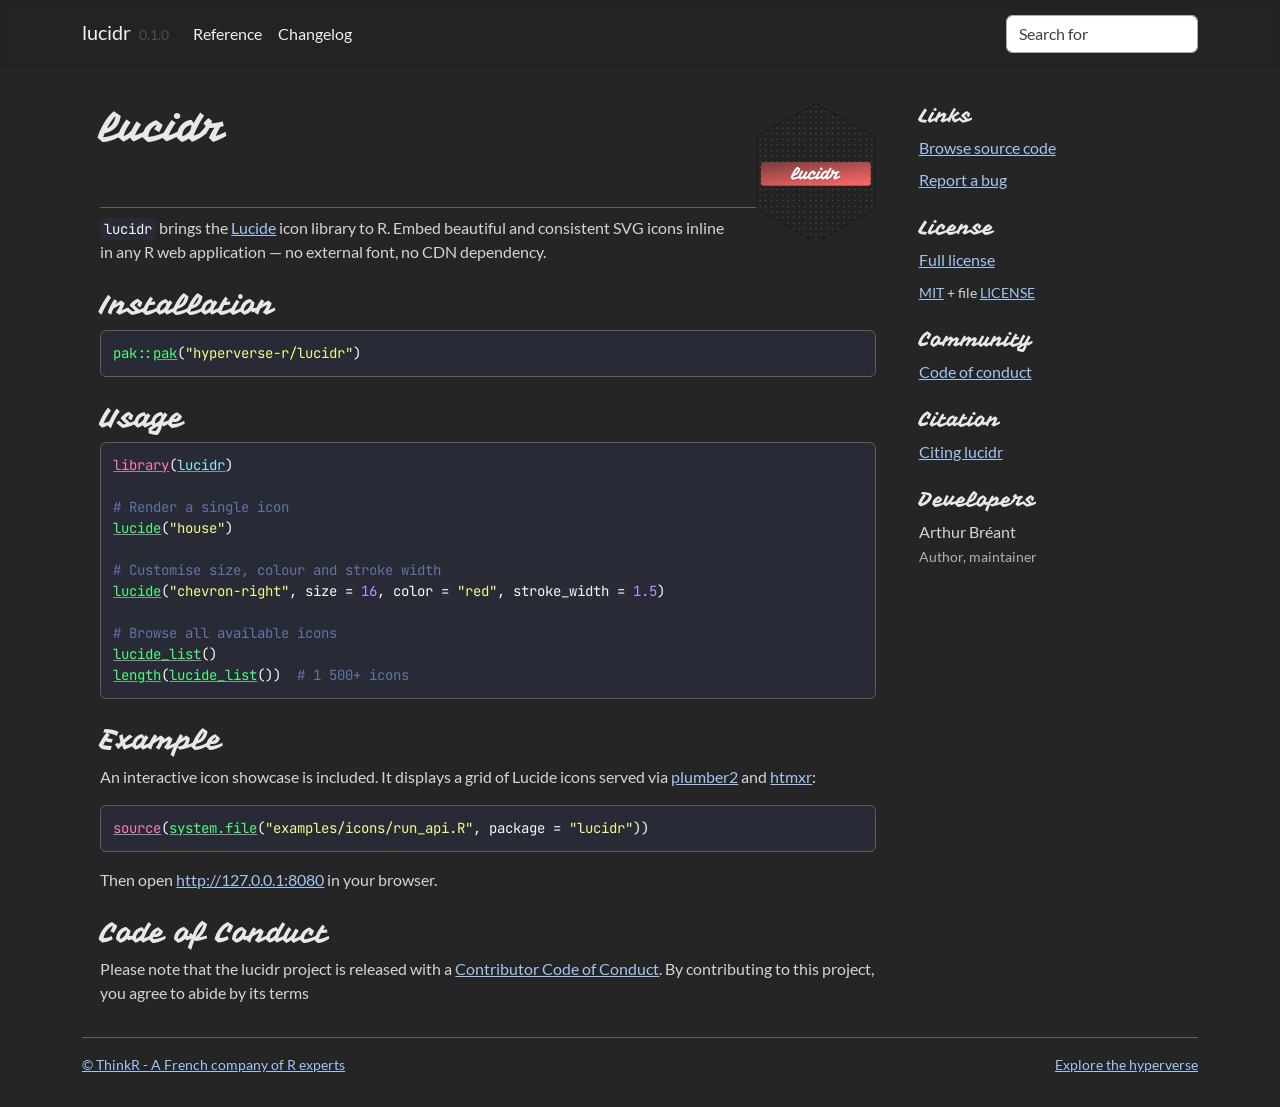
==== commit 0a3a85e2: "Deploying to gh-pages from @ hyperverse-r/lucidr@ab405282f2ac0a27517bca88668ef0599ef8194c 🚀" ====
--- a/index.html
+++ b/index.html
@@ -6,6 +6,11 @@
 <meta http-equiv="X-UA-Compatible" content="IE=edge">
 <meta name="viewport" content="width=device-width, initial-scale=1, shrink-to-fit=no">
 <title>Lucide Icons for R • lucidr</title>
+<!-- favicons --><link rel="icon" type="image/png" sizes="96x96" href="favicon-96x96.png">
+<link rel="icon" type="”image/svg+xml”" href="favicon.svg">
+<link rel="apple-touch-icon" sizes="180x180" href="apple-touch-icon.png">
+<link rel="icon" sizes="any" href="favicon.ico">
+<link rel="manifest" href="site.webmanifest">
 <script src="deps/jquery-3.6.0/jquery-3.6.0.min.js"></script><meta name="viewport" content="width=device-width, initial-scale=1, shrink-to-fit=no">
 <link href="deps/bootstrap-5.3.1/bootstrap.min.css" rel="stylesheet">
 <script src="deps/bootstrap-5.3.1/bootstrap.bundle.min.js"></script><link href="deps/Lato-0.4.10/font.css" rel="stylesheet">
@@ -139,11 +144,11 @@
 
 
     <footer><div class="pkgdown-footer-left">
-  <p>Developed by Arthur Bréant.</p>
+  <p><a href="https://thinkr.fr/" target="_blank" class="external-link">© ThinkR - A French company of R experts</a></p>
 </div>
 
 <div class="pkgdown-footer-right">
-  <p>Site built with <a href="https://pkgdown.r-lib.org/" class="external-link">pkgdown</a> 2.2.0.</p>
+  <p><a href="https://github.com/hyperverse-r" target="_blank" class="external-link">Explore the hyperverse</a></p>
 </div>
 
     </footer>
--- a/extra.css
+++ b/extra.css
@@ -11,6 +11,14 @@
   background: RGBA(var(--bs-body-color-rgb), 0.1);
 }
 
+.navbar .nav-link,
+.navbar-brand {
+  color: #f0f0f0 !important;
+}
+.navbar .nav-link:hover {
+  color: #ffffff !important;
+}
+
 .text-danger {
   color: #fa7ae7 !important;
   background-color: #38424f;
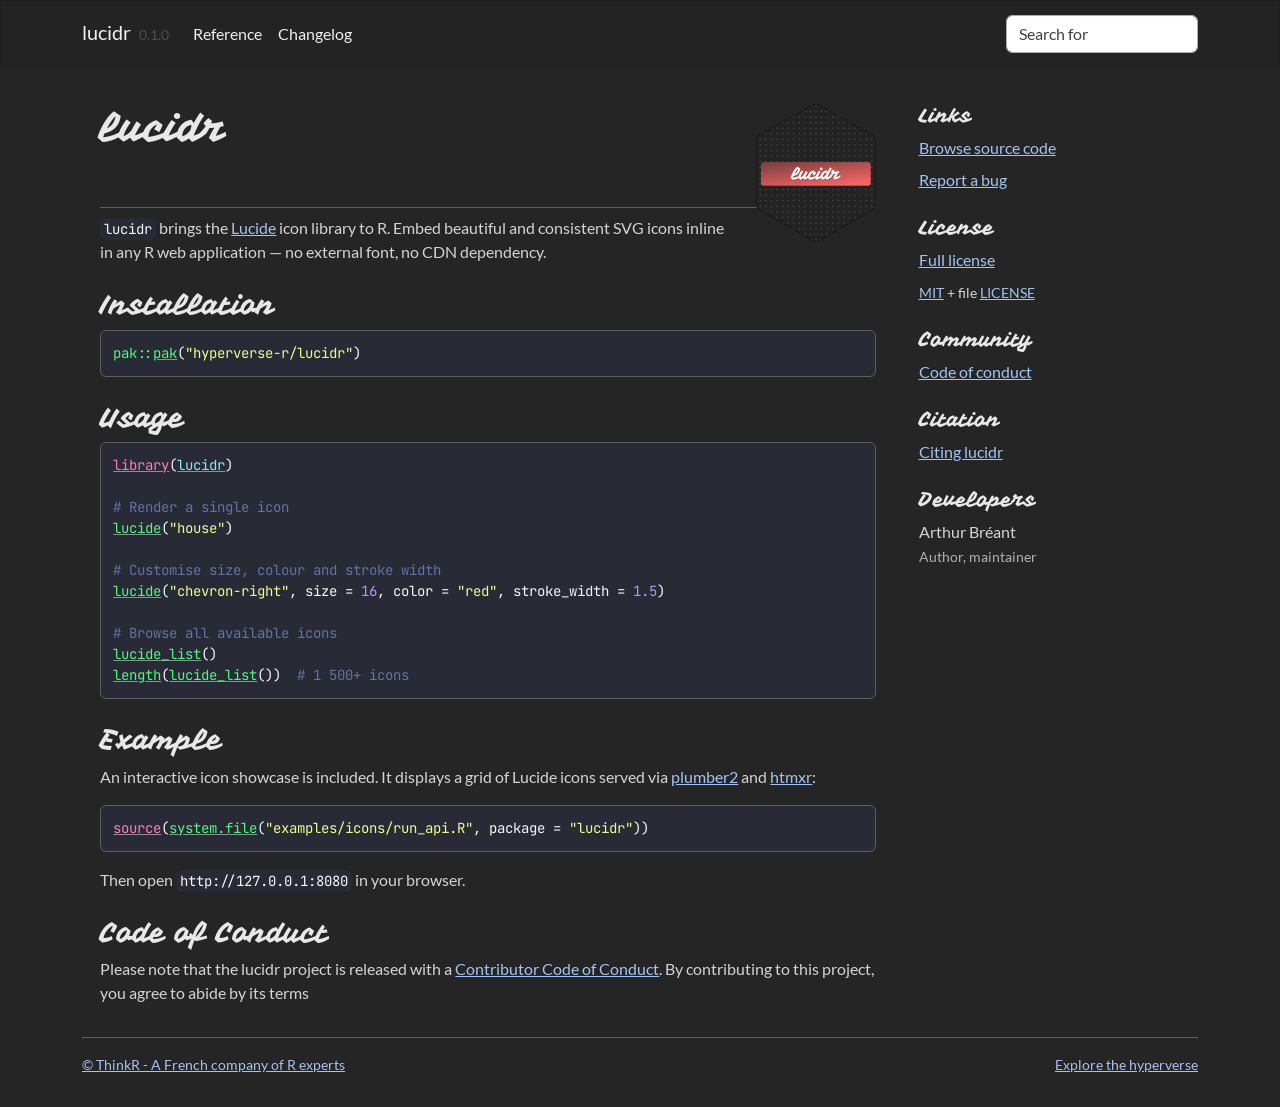
==== commit c8f1628d: "Deploying to gh-pages from @ hyperverse-r/lucidr@d8a8d7d3394fd14cefeb1d45058d609c689e777a 🚀" ====
--- a/index.html
+++ b/index.html
@@ -74,7 +74,7 @@
 <h2 id="usage">Usage<a class="anchor" aria-label="anchor" href="#usage"></a>
 </h2>
 <div class="sourceCode" id="cb2"><pre class="downlit sourceCode r">
-<code class="sourceCode R"><span><span class="kw"><a href="https://rdrr.io/r/base/library.html" class="external-link">library</a></span><span class="op">(</span><span class="va"><a href="https://hyperverse.world/" class="external-link">lucidr</a></span><span class="op">)</span></span>
+<code class="sourceCode R"><span><span class="kw"><a href="https://rdrr.io/r/base/library.html" class="external-link">library</a></span><span class="op">(</span><span class="va"><a href="https://github.com/hyperverse-r/lucidr" class="external-link">lucidr</a></span><span class="op">)</span></span>
 <span></span>
 <span><span class="co"># Render a single icon</span></span>
 <span><span class="fu"><a href="reference/lucide.html">lucide</a></span><span class="op">(</span><span class="st">"house"</span><span class="op">)</span></span>
@@ -92,7 +92,7 @@
 <p>An interactive icon showcase is included. It displays a grid of Lucide icons served via <a href="https://github.com/posit-dev/plumber2/" class="external-link">plumber2</a> and <a href="https://github.com/hyperverse-r/htmxr" class="external-link">htmxr</a>:</p>
 <div class="sourceCode" id="cb3"><pre class="downlit sourceCode r">
 <code class="sourceCode R"><span><span class="kw"><a href="https://rdrr.io/r/base/source.html" class="external-link">source</a></span><span class="op">(</span><span class="fu"><a href="https://rdrr.io/r/base/system.file.html" class="external-link">system.file</a></span><span class="op">(</span><span class="st">"examples/icons/run_api.R"</span>, package <span class="op">=</span> <span class="st">"lucidr"</span><span class="op">)</span><span class="op">)</span></span></code></pre></div>
-<p>Then open <a href="http://127.0.0.1:8080" class="external-link uri">http://127.0.0.1:8080</a> in your browser.</p>
+<p>Then open <code>http://127.0.0.1:8080</code> in your browser.</p>
 </div>
 <div class="section level2">
 <h2 id="code-of-conduct">Code of Conduct<a class="anchor" aria-label="anchor" href="#code-of-conduct"></a>
